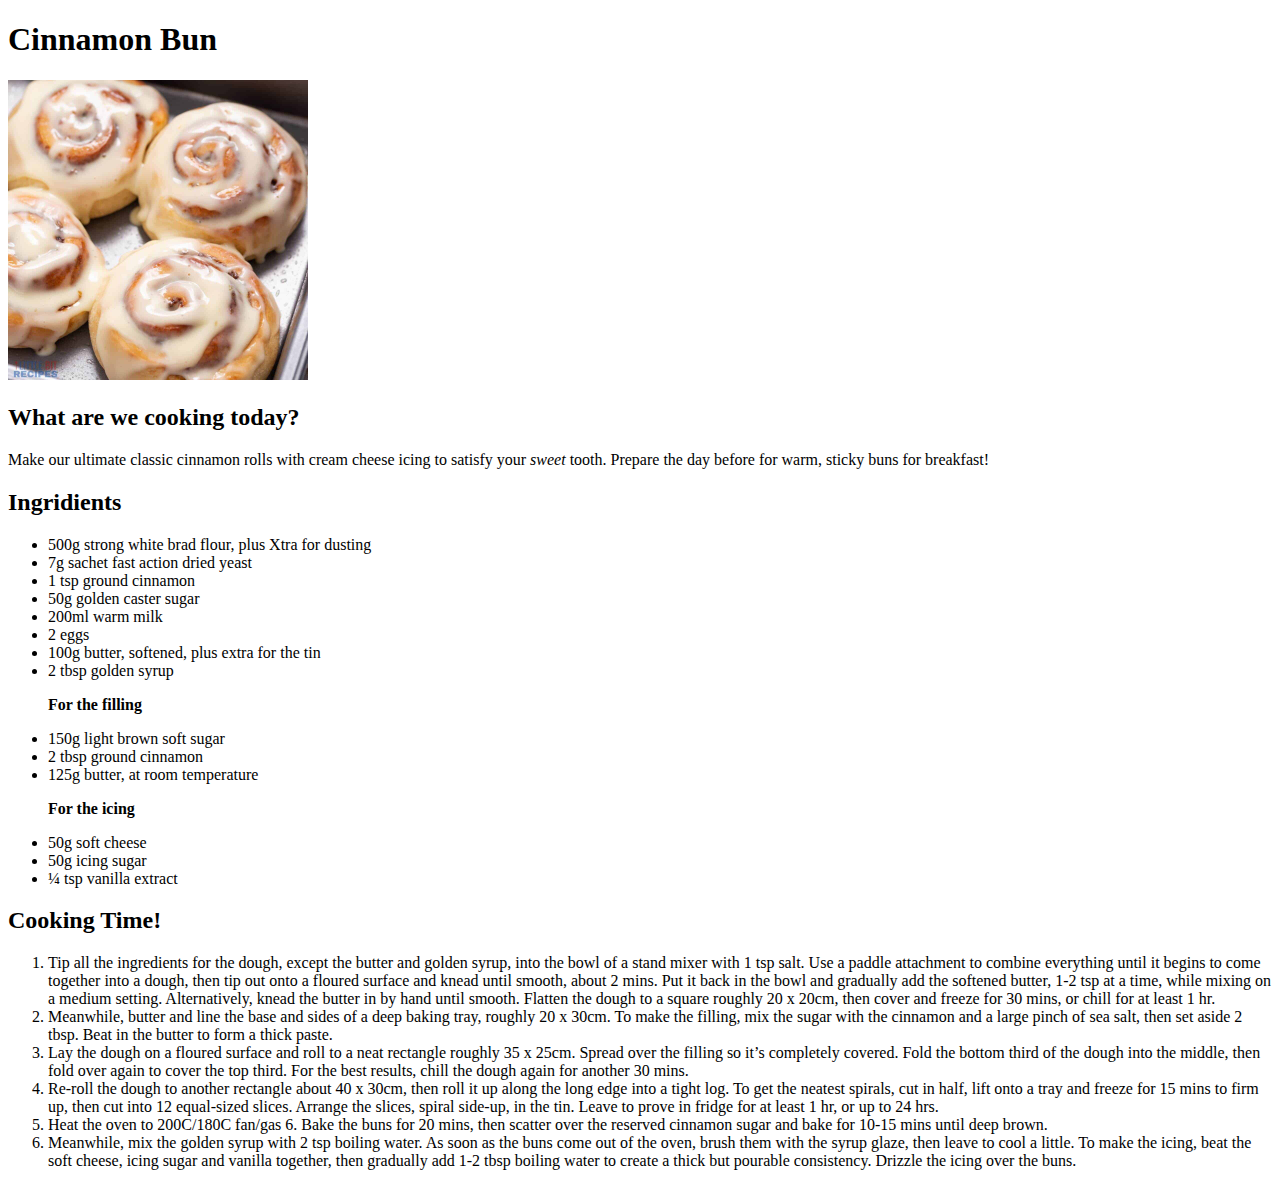
==== recipes/cinnabon.html @ 4d5186bd "Created Cinnamon recipe" ====
<!DOCTYPE html>
<html lang="en">
<head>
    <meta charset="UTF-8">
    <meta name="viewport" content="width=device-width, initial-scale=1.0">
    <title>Cinnabon Recipe</title>
</head>
<body>
    <h1>Cinnamon Bun</h1>
    <img src="../images/cinnamon.jpg" alt="Cinnamon delicious picture" height="300" width="300">
    <h2>What are we cooking today?</h2>
    <p>Make our ultimate classic cinnamon rolls with cream cheese icing to satisfy your <em>sweet</em> tooth. Prepare the day before for warm, sticky buns for breakfast!</p>
    <h2>Ingridients</h2>
    <ul>
        <li>500g strong white brad flour, plus Xtra for dusting</li>
        <li>7g sachet fast action dried yeast</li>
        <li>1 tsp ground cinnamon</li>
        <li>50g golden caster sugar</li>
        <li>200ml warm milk</li>
        <li>2 eggs</li>
        <li>100g butter, softened, plus extra for the tin</li>
        <li>2 tbsp golden syrup</li>
            <p><strong>For the filling</strong></p>
        <li>150g light brown soft sugar</li>
        <li>2 tbsp ground cinnamon</li>
        <li>125g butter, at room temperature</li>
            <p><strong>For the icing</strong></p>
        <li>50g soft cheese</li>
        <li>50g icing sugar</li>
        <li>¼ tsp vanilla extract</li>
    </ul>
    <h2>Cooking Time!</h2>
    <ol>
        <li>Tip all the ingredients for the dough, except the butter and golden syrup, into the bowl of a stand mixer with 1 tsp salt. Use a paddle attachment to combine everything until it begins to come together into a dough, then tip out onto a floured surface and knead until smooth, about 2 mins. Put it back in the bowl and gradually add the softened butter, 1-2 tsp at a time, while mixing on a medium setting. Alternatively, knead the butter in by hand until smooth. Flatten the dough to a square roughly 20 x 20cm, then cover and freeze for 30 mins, or chill for at least 1 hr.</li>
        <li>Meanwhile, butter and line the base and sides of a deep baking tray, roughly 20 x 30cm. To make the filling, mix the sugar with the cinnamon and a large pinch of sea salt, then set aside 2 tbsp. Beat in the butter to form a thick paste.</li>
        <li>Lay the dough on a floured surface and roll to a neat rectangle roughly 35 x 25cm. Spread over the filling so it’s completely covered. Fold the bottom third of the dough into the middle, then fold over again to cover the top third. For the best results, chill the dough again for another 30 mins.</li>
        <li>Re-roll the dough to another rectangle about 40 x 30cm, then roll it up along the long edge into a tight log. To get the neatest spirals, cut in half, lift onto a tray and freeze for 15 mins to firm up, then cut into 12 equal-sized slices. Arrange the slices, spiral side-up, in the tin. Leave to prove in fridge for at least 1 hr, or up to 24 hrs.</li>
        <li>Heat the oven to 200C/180C fan/gas 6. Bake the buns for 20 mins, then scatter over the reserved cinnamon sugar and bake for 10-15 mins until deep brown.</li>
        <li>Meanwhile, mix the golden syrup with 2 tsp boiling water. As soon as the buns come out of the oven, brush them with the syrup glaze, then leave to cool a little. To make the icing, beat the soft cheese, icing sugar and vanilla together, then gradually add 1-2 tbsp boiling water to create a thick but pourable consistency. Drizzle the icing over the buns.</li>
    </ol>
</body>
</html>
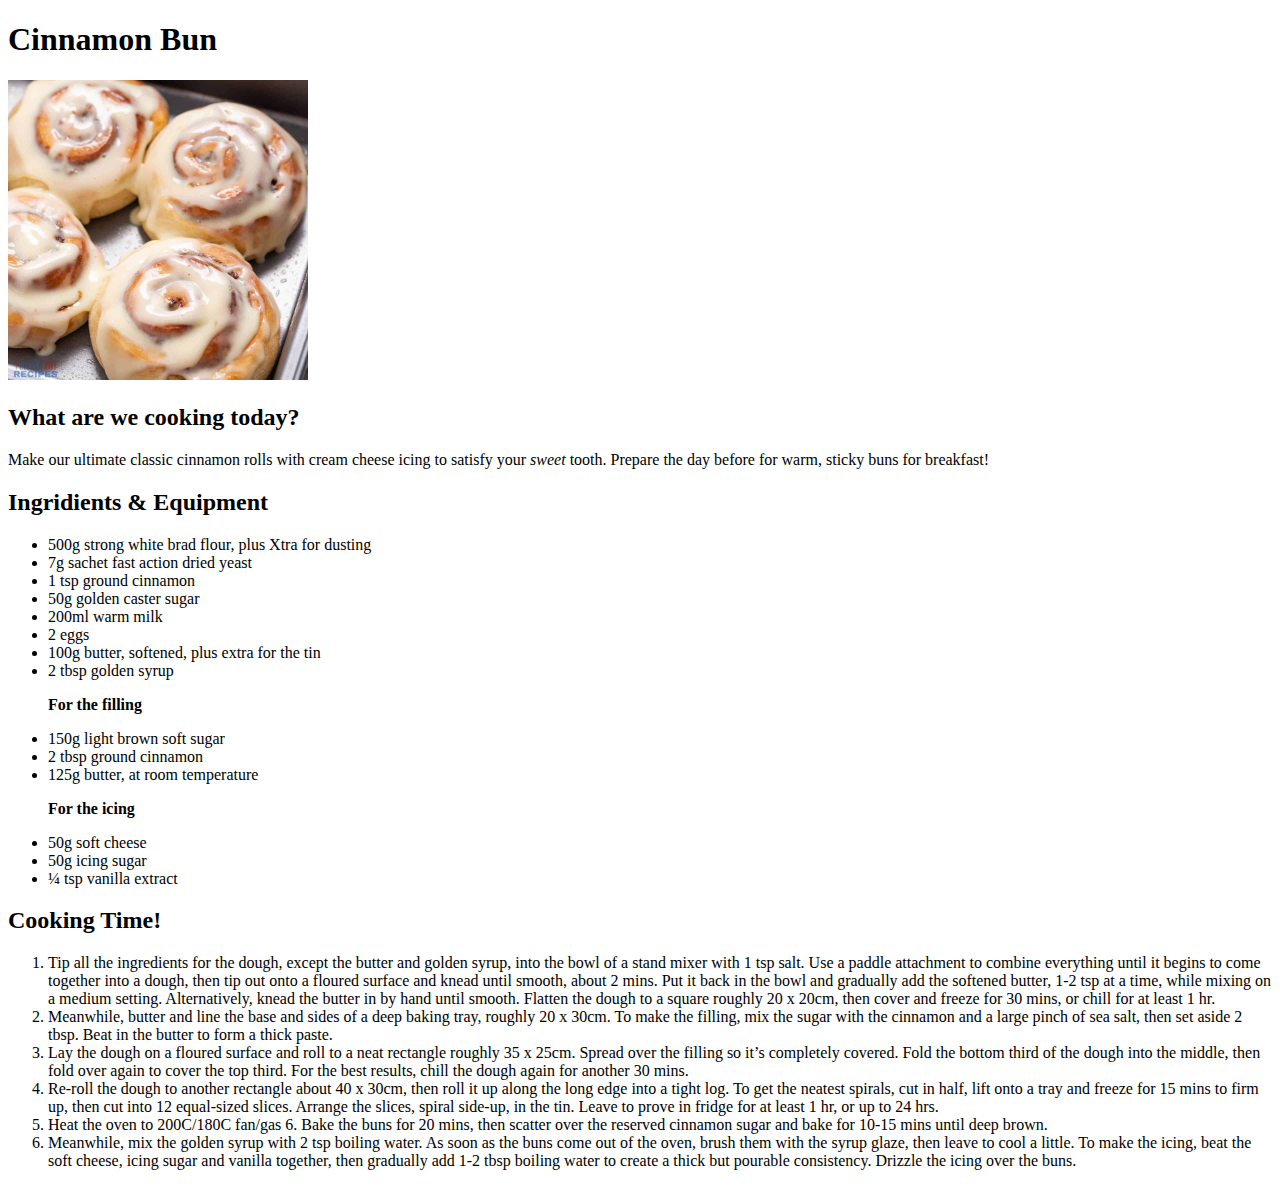
==== commit 5798f4a9: "Added layout for creamsicles" ====
--- a/recipes/cinnabon.html
+++ b/recipes/cinnabon.html
@@ -10,7 +10,7 @@
     <img src="../images/cinnamon.jpg" alt="Cinnamon delicious picture" height="300" width="300">
     <h2>What are we cooking today?</h2>
     <p>Make our ultimate classic cinnamon rolls with cream cheese icing to satisfy your <em>sweet</em> tooth. Prepare the day before for warm, sticky buns for breakfast!</p>
-    <h2>Ingridients</h2>
+    <h2>Ingridients & Equipment</h2>
     <ul>
         <li>500g strong white brad flour, plus Xtra for dusting</li>
         <li>7g sachet fast action dried yeast</li>
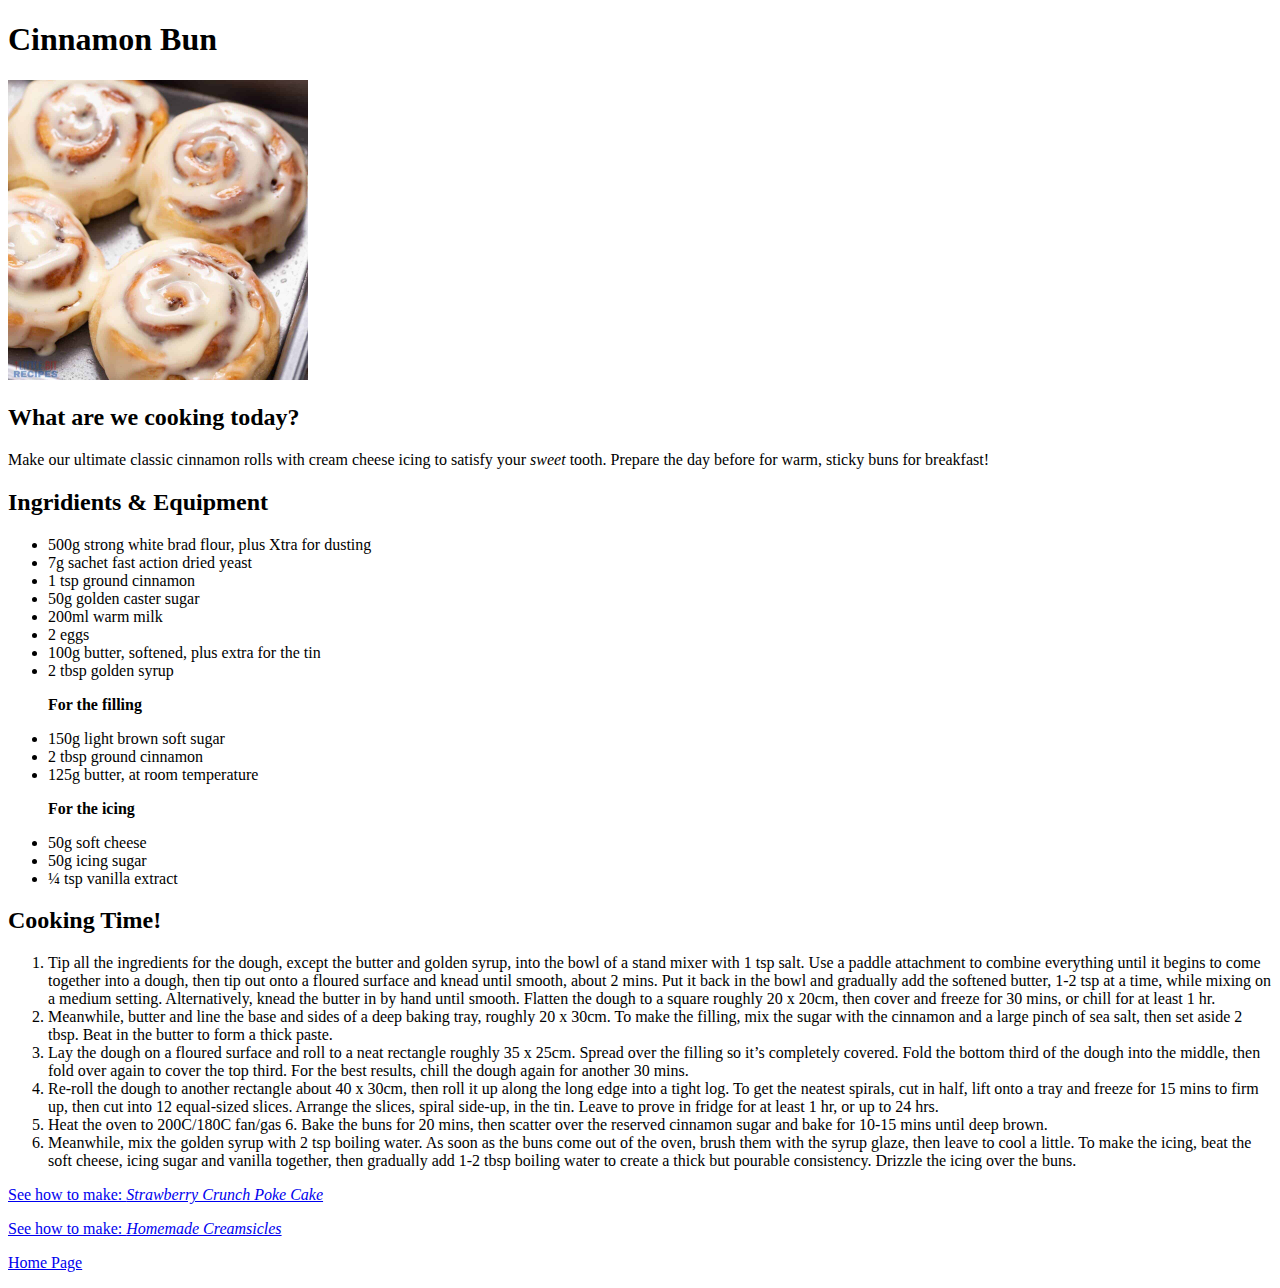
==== commit e29d9dac: "Added links on the recipes pages Spelling fixed" ====
--- a/recipes/cinnabon.html
+++ b/recipes/cinnabon.html
@@ -3,7 +3,7 @@
 <head>
     <meta charset="UTF-8">
     <meta name="viewport" content="width=device-width, initial-scale=1.0">
-    <title>Cinnabon Recipe</title>
+    <title>Cinnamon Buns</title>
 </head>
 <body>
     <h1>Cinnamon Bun</h1>
@@ -38,5 +38,8 @@
         <li>Heat the oven to 200C/180C fan/gas 6. Bake the buns for 20 mins, then scatter over the reserved cinnamon sugar and bake for 10-15 mins until deep brown.</li>
         <li>Meanwhile, mix the golden syrup with 2 tsp boiling water. As soon as the buns come out of the oven, brush them with the syrup glaze, then leave to cool a little. To make the icing, beat the soft cheese, icing sugar and vanilla together, then gradually add 1-2 tbsp boiling water to create a thick but pourable consistency. Drizzle the icing over the buns.</li>
     </ol>
+    <p></li><a href="Strwbrrycake.html">See how to make: <em>Strawberry Crunch Poke Cake</em></a></p>
+    <p></li><a href="creamsicles.html">See how to make: <em>Homemade Creamsicles</em></a></p>
+    <p><a href="../index.html">Home Page</a></p>
 </body>
 </html>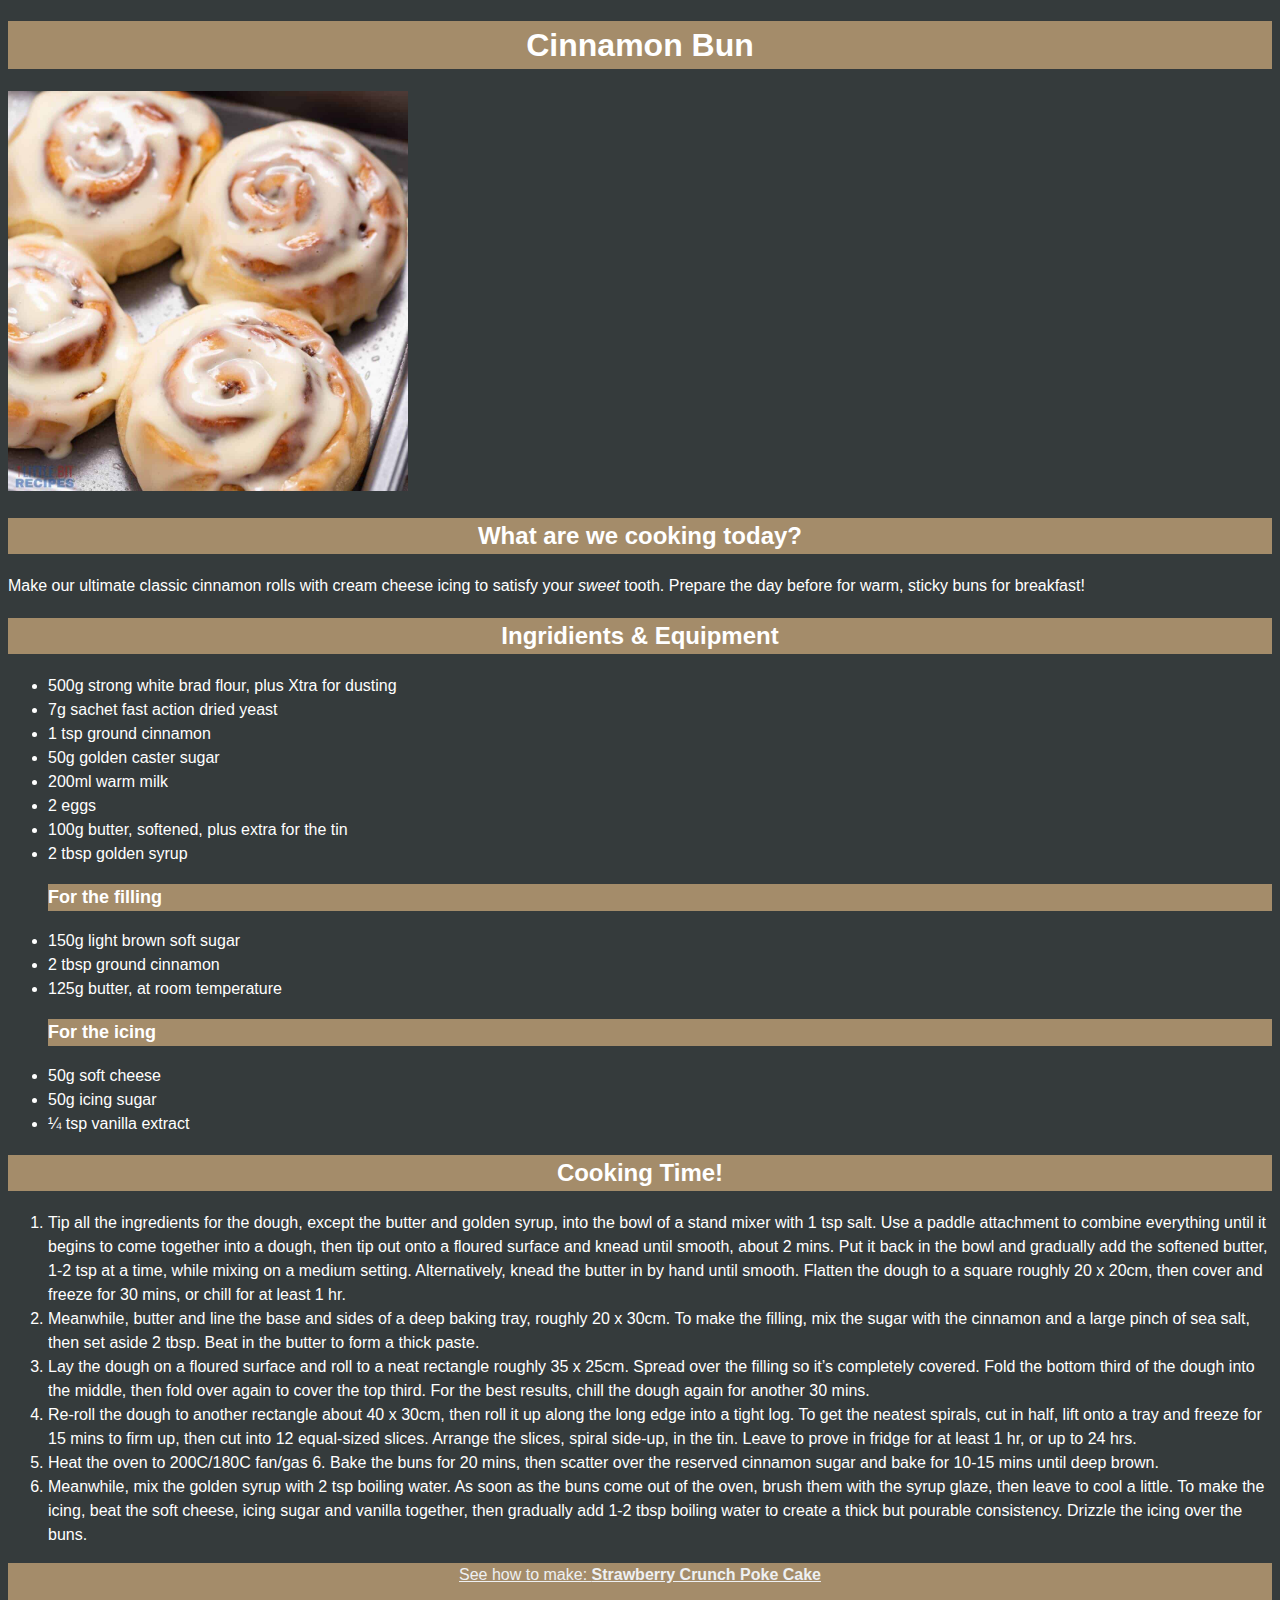
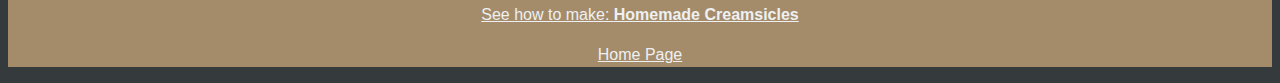
==== commit a27222b5: "Added raw css for all pages Other minor fixes" ====
--- a/recipes/cinnabon.html
+++ b/recipes/cinnabon.html
@@ -4,42 +4,52 @@
     <meta charset="UTF-8">
     <meta name="viewport" content="width=device-width, initial-scale=1.0">
     <title>Cinnamon Buns</title>
+    <link rel="stylesheet" href="./styles/cinnabon.css"/>
 </head>
 <body>
-    <h1>Cinnamon Bun</h1>
-    <img src="../images/cinnamon.jpg" alt="Cinnamon delicious picture" height="300" width="300">
-    <h2>What are we cooking today?</h2>
-    <p>Make our ultimate classic cinnamon rolls with cream cheese icing to satisfy your <em>sweet</em> tooth. Prepare the day before for warm, sticky buns for breakfast!</p>
-    <h2>Ingridients & Equipment</h2>
-    <ul>
-        <li>500g strong white brad flour, plus Xtra for dusting</li>
-        <li>7g sachet fast action dried yeast</li>
-        <li>1 tsp ground cinnamon</li>
-        <li>50g golden caster sugar</li>
-        <li>200ml warm milk</li>
-        <li>2 eggs</li>
-        <li>100g butter, softened, plus extra for the tin</li>
-        <li>2 tbsp golden syrup</li>
+    <div class="container" id="container">
+        <div class="recipe-head">
+        <h1>Cinnamon Bun</h1>
+        <img src="../images/cinnamon.jpg" alt="Cinnamon delicious picture">
+    </div>
+        <h2>What are we cooking today?</h2>
+            <p>Make our ultimate classic cinnamon rolls with cream cheese icing to satisfy your <em>sweet</em> tooth. Prepare the day before for warm, sticky buns for breakfast!</p>
+            <div class="process">
+            <h2>Ingridients & Equipment</h2>
+         <ul>
+            <li>500g strong white brad flour, plus Xtra for dusting</li>
+            <li>7g sachet fast action dried yeast</li>
+            <li>1 tsp ground cinnamon</li>
+            <li>50g golden caster sugar</li>
+            <li>200ml warm milk</li>
+            <li>2 eggs</li>
+            <li>100g butter, softened, plus extra for the tin</li>
+            <li>2 tbsp golden syrup</li>
             <p><strong>For the filling</strong></p>
-        <li>150g light brown soft sugar</li>
-        <li>2 tbsp ground cinnamon</li>
-        <li>125g butter, at room temperature</li>
+            <li>150g light brown soft sugar</li>
+            <li>2 tbsp ground cinnamon</li>
+            <li>125g butter, at room temperature</li>
             <p><strong>For the icing</strong></p>
-        <li>50g soft cheese</li>
-        <li>50g icing sugar</li>
-        <li>¼ tsp vanilla extract</li>
-    </ul>
+            <li>50g soft cheese</li>
+            <li>50g icing sugar</li>
+            <li>¼ tsp vanilla extract</li>
+        </ul>
     <h2>Cooking Time!</h2>
-    <ol>
-        <li>Tip all the ingredients for the dough, except the butter and golden syrup, into the bowl of a stand mixer with 1 tsp salt. Use a paddle attachment to combine everything until it begins to come together into a dough, then tip out onto a floured surface and knead until smooth, about 2 mins. Put it back in the bowl and gradually add the softened butter, 1-2 tsp at a time, while mixing on a medium setting. Alternatively, knead the butter in by hand until smooth. Flatten the dough to a square roughly 20 x 20cm, then cover and freeze for 30 mins, or chill for at least 1 hr.</li>
-        <li>Meanwhile, butter and line the base and sides of a deep baking tray, roughly 20 x 30cm. To make the filling, mix the sugar with the cinnamon and a large pinch of sea salt, then set aside 2 tbsp. Beat in the butter to form a thick paste.</li>
-        <li>Lay the dough on a floured surface and roll to a neat rectangle roughly 35 x 25cm. Spread over the filling so it’s completely covered. Fold the bottom third of the dough into the middle, then fold over again to cover the top third. For the best results, chill the dough again for another 30 mins.</li>
-        <li>Re-roll the dough to another rectangle about 40 x 30cm, then roll it up along the long edge into a tight log. To get the neatest spirals, cut in half, lift onto a tray and freeze for 15 mins to firm up, then cut into 12 equal-sized slices. Arrange the slices, spiral side-up, in the tin. Leave to prove in fridge for at least 1 hr, or up to 24 hrs.</li>
-        <li>Heat the oven to 200C/180C fan/gas 6. Bake the buns for 20 mins, then scatter over the reserved cinnamon sugar and bake for 10-15 mins until deep brown.</li>
-        <li>Meanwhile, mix the golden syrup with 2 tsp boiling water. As soon as the buns come out of the oven, brush them with the syrup glaze, then leave to cool a little. To make the icing, beat the soft cheese, icing sugar and vanilla together, then gradually add 1-2 tbsp boiling water to create a thick but pourable consistency. Drizzle the icing over the buns.</li>
-    </ol>
-    <p></li><a href="Strwbrrycake.html">See how to make: <em>Strawberry Crunch Poke Cake</em></a></p>
-    <p></li><a href="creamsicles.html">See how to make: <em>Homemade Creamsicles</em></a></p>
-    <p><a href="../index.html">Home Page</a></p>
+        <ol>
+            <li>Tip all the ingredients for the dough, except the butter and golden syrup, into the bowl of a stand mixer with 1 tsp salt. Use a paddle attachment to combine everything until it begins to come together into a dough, then tip out onto a floured surface and knead until smooth, about 2 mins. Put it back in the bowl and gradually add the softened butter, 1-2 tsp at a time, while mixing on a medium setting. Alternatively, knead the butter in by hand until smooth. Flatten the dough to a square roughly 20 x 20cm, then cover and freeze for 30 mins, or chill for at least 1 hr.</li>
+            <li>Meanwhile, butter and line the base and sides of a deep baking tray, roughly 20 x 30cm. To make the filling, mix the sugar with the cinnamon and a large pinch of sea salt, then set aside 2 tbsp. Beat in the butter to form a thick paste.</li>
+            <li>Lay the dough on a floured surface and roll to a neat rectangle roughly 35 x 25cm. Spread over the filling so it’s completely covered. Fold the bottom third of the dough into the middle, then fold over again to cover the top third. For the best results, chill the dough again for another 30 mins.</li>
+            <li>Re-roll the dough to another rectangle about 40 x 30cm, then roll it up along the long edge into a tight log. To get the neatest spirals, cut in half, lift onto a tray and freeze for 15 mins to firm up, then cut into 12 equal-sized slices. Arrange the slices, spiral side-up, in the tin. Leave to prove in fridge for at least 1 hr, or up to 24 hrs.</li>
+            <li>Heat the oven to 200C/180C fan/gas 6. Bake the buns for 20 mins, then scatter over the reserved cinnamon sugar and bake for 10-15 mins until deep brown.</li>
+            <li>Meanwhile, mix the golden syrup with 2 tsp boiling water. As soon as the buns come out of the oven, brush them with the syrup glaze, then leave to cool a little. To make the icing, beat the soft cheese, icing sugar and vanilla together, then gradually add 1-2 tbsp boiling water to create a thick but pourable consistency. Drizzle the icing over the buns.</li>
+        </div>
+        </ol>
+        <div class="links">
+                <p></li><a href="Strwbrrycake.html">See how to make: <strong>Strawberry Crunch Poke Cake</strong></a></p>
+                <p></li><a href="creamsicles.html">See how to make: <strong>Homemade Creamsicles</strong></a></p>
+                <p><a href="../index.html">Home Page</a></p>
+
+        </div>
+</div>
 </body>
 </html>--- a/recipes/styles/cinnabon.css
+++ b/recipes/styles/cinnabon.css
@@ -0,0 +1,32 @@
+body {
+    line-height: 1.5;
+    font-family: Arial, Helvetica, sans-serif;
+    background-color: #353B3C;
+    color:white
+}
+
+h1,
+h2 {
+    text-align: center;
+    background-color: #a48c6a;
+}
+
+img {
+    height: 400px;
+    width: auto;
+}
+
+a {
+    color: #EEF0F2;
+    text-align: center;
+}
+
+.links {
+    text-align: center;
+    background-color: #a48c6a;
+}
+
+.process p {
+    font-size: large;
+    background-color: #a48c6a;
+}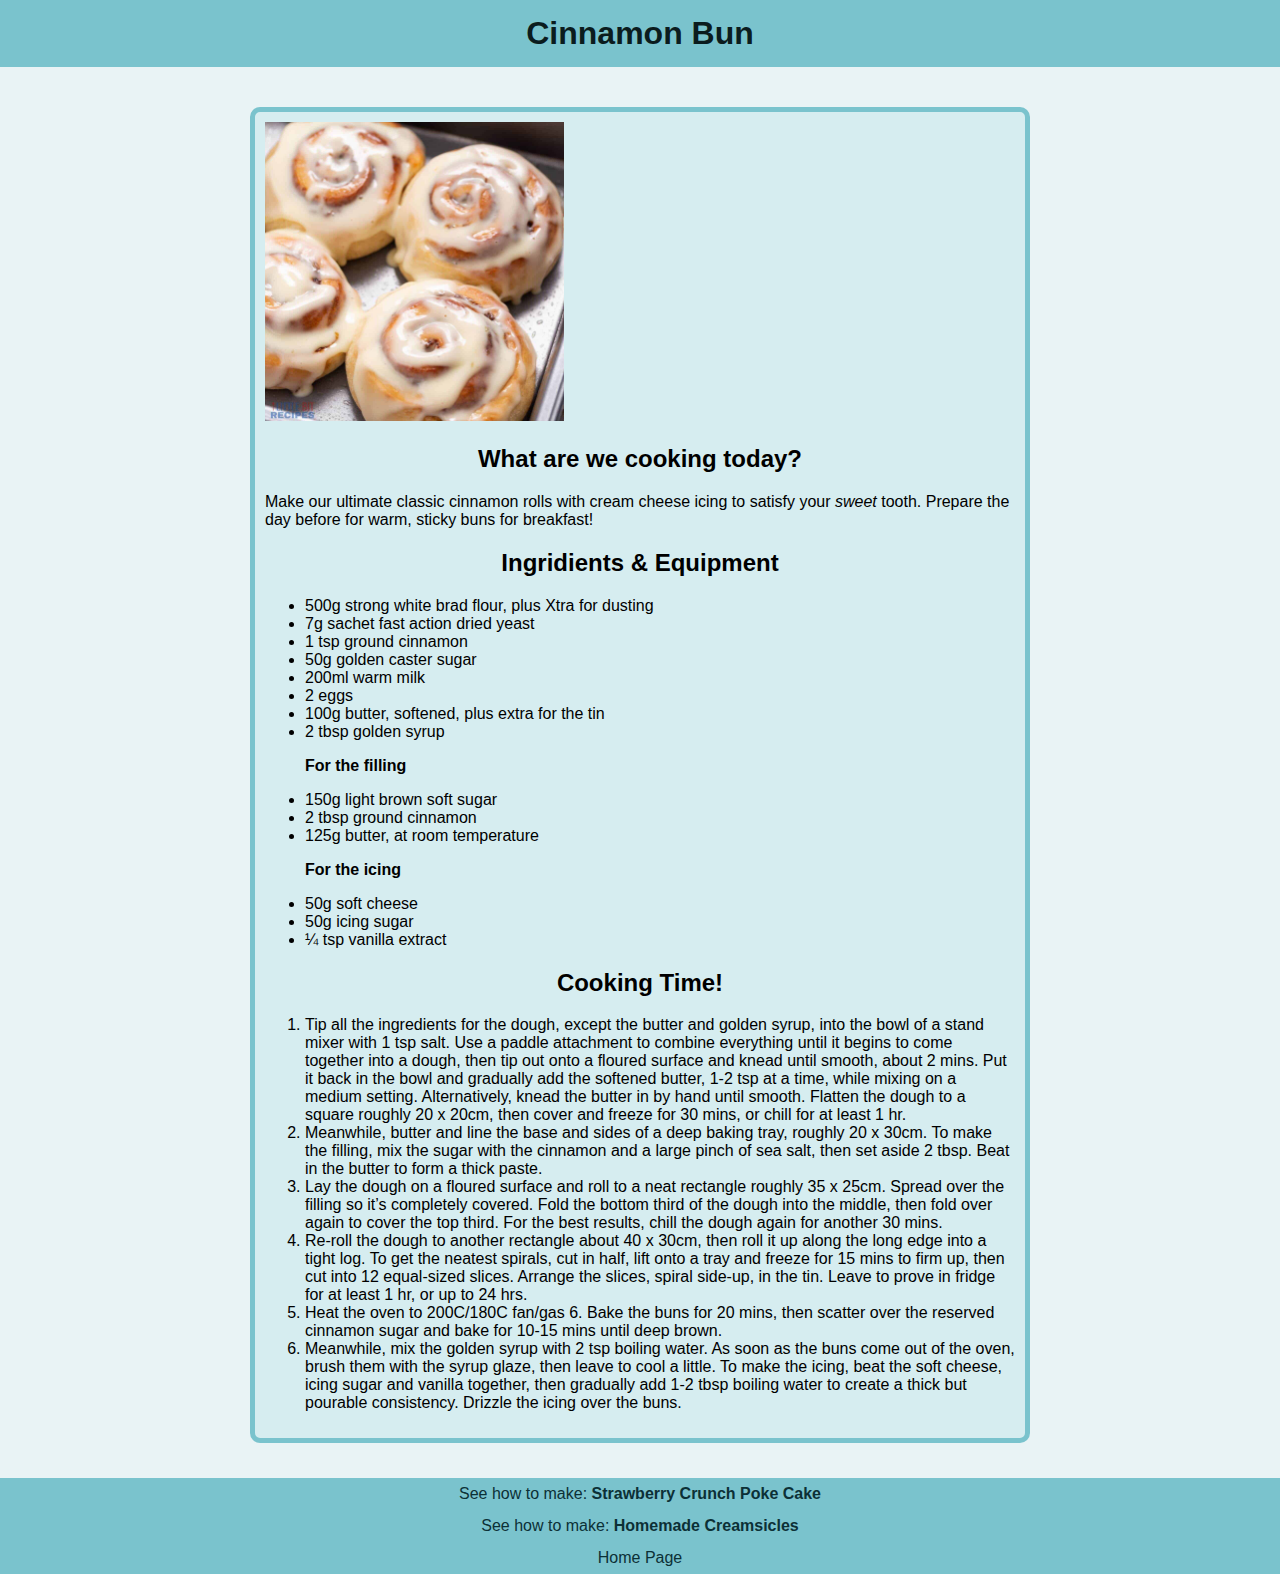
==== commit 91f0536e: "Fixed push" ====
--- a/recipes/cinnabon.html
+++ b/recipes/cinnabon.html
@@ -4,52 +4,47 @@
     <meta charset="UTF-8">
     <meta name="viewport" content="width=device-width, initial-scale=1.0">
     <title>Cinnamon Buns</title>
-    <link rel="stylesheet" href="./styles/cinnabon.css"/>
+    <link rel="stylesheet" href="./styles/style.css"/>
 </head>
 <body>
-    <div class="container" id="container">
-        <div class="recipe-head">
-        <h1>Cinnamon Bun</h1>
-        <img src="../images/cinnamon.jpg" alt="Cinnamon delicious picture">
-    </div>
-        <h2>What are we cooking today?</h2>
+        <h1 class="recipe-head">Cinnamon Bun</h1>
+        <div class="card-recipe">
+            <img src="../images/cinnamon.jpg" alt="Cinnamon delicious picture">
+            <h2>What are we cooking today?</h2>
             <p>Make our ultimate classic cinnamon rolls with cream cheese icing to satisfy your <em>sweet</em> tooth. Prepare the day before for warm, sticky buns for breakfast!</p>
-            <div class="process">
             <h2>Ingridients & Equipment</h2>
-         <ul>
-            <li>500g strong white brad flour, plus Xtra for dusting</li>
-            <li>7g sachet fast action dried yeast</li>
-            <li>1 tsp ground cinnamon</li>
-            <li>50g golden caster sugar</li>
-            <li>200ml warm milk</li>
-            <li>2 eggs</li>
-            <li>100g butter, softened, plus extra for the tin</li>
-            <li>2 tbsp golden syrup</li>
-            <p><strong>For the filling</strong></p>
-            <li>150g light brown soft sugar</li>
-            <li>2 tbsp ground cinnamon</li>
-            <li>125g butter, at room temperature</li>
-            <p><strong>For the icing</strong></p>
-            <li>50g soft cheese</li>
-            <li>50g icing sugar</li>
-            <li>¼ tsp vanilla extract</li>
-        </ul>
-    <h2>Cooking Time!</h2>
-        <ol>
-            <li>Tip all the ingredients for the dough, except the butter and golden syrup, into the bowl of a stand mixer with 1 tsp salt. Use a paddle attachment to combine everything until it begins to come together into a dough, then tip out onto a floured surface and knead until smooth, about 2 mins. Put it back in the bowl and gradually add the softened butter, 1-2 tsp at a time, while mixing on a medium setting. Alternatively, knead the butter in by hand until smooth. Flatten the dough to a square roughly 20 x 20cm, then cover and freeze for 30 mins, or chill for at least 1 hr.</li>
-            <li>Meanwhile, butter and line the base and sides of a deep baking tray, roughly 20 x 30cm. To make the filling, mix the sugar with the cinnamon and a large pinch of sea salt, then set aside 2 tbsp. Beat in the butter to form a thick paste.</li>
-            <li>Lay the dough on a floured surface and roll to a neat rectangle roughly 35 x 25cm. Spread over the filling so it’s completely covered. Fold the bottom third of the dough into the middle, then fold over again to cover the top third. For the best results, chill the dough again for another 30 mins.</li>
-            <li>Re-roll the dough to another rectangle about 40 x 30cm, then roll it up along the long edge into a tight log. To get the neatest spirals, cut in half, lift onto a tray and freeze for 15 mins to firm up, then cut into 12 equal-sized slices. Arrange the slices, spiral side-up, in the tin. Leave to prove in fridge for at least 1 hr, or up to 24 hrs.</li>
-            <li>Heat the oven to 200C/180C fan/gas 6. Bake the buns for 20 mins, then scatter over the reserved cinnamon sugar and bake for 10-15 mins until deep brown.</li>
-            <li>Meanwhile, mix the golden syrup with 2 tsp boiling water. As soon as the buns come out of the oven, brush them with the syrup glaze, then leave to cool a little. To make the icing, beat the soft cheese, icing sugar and vanilla together, then gradually add 1-2 tbsp boiling water to create a thick but pourable consistency. Drizzle the icing over the buns.</li>
+            <ul>
+                <li>500g strong white brad flour, plus Xtra for dusting</li>
+                <li>7g sachet fast action dried yeast</li>
+                <li>1 tsp ground cinnamon</li>
+                <li>50g golden caster sugar</li>
+                <li>200ml warm milk</li>
+                <li>2 eggs</li>
+                <li>100g butter, softened, plus extra for the tin</li>
+                <li>2 tbsp golden syrup</li>
+                <p><strong>For the filling</strong></p>
+                <li>150g light brown soft sugar</li>
+                <li>2 tbsp ground cinnamon</li>
+                <li>125g butter, at room temperature</li>
+                <p><strong>For the icing</strong></p>
+                <li>50g soft cheese</li>
+                <li>50g icing sugar</li>
+                <li>¼ tsp vanilla extract</li>
+            </ul>
+        <h2>Cooking Time!</h2>
+            <ol>
+                <li>Tip all the ingredients for the dough, except the butter and golden syrup, into the bowl of a stand mixer with 1 tsp salt. Use a paddle attachment to combine everything until it begins to come together into a dough, then tip out onto a floured surface and knead until smooth, about 2 mins. Put it back in the bowl and gradually add the softened butter, 1-2 tsp at a time, while mixing on a medium setting. Alternatively, knead the butter in by hand until smooth. Flatten the dough to a square roughly 20 x 20cm, then cover and freeze for 30 mins, or chill for at least 1 hr.</li>
+                <li>Meanwhile, butter and line the base and sides of a deep baking tray, roughly 20 x 30cm. To make the filling, mix the sugar with the cinnamon and a large pinch of sea salt, then set aside 2 tbsp. Beat in the butter to form a thick paste.</li>
+                <li>Lay the dough on a floured surface and roll to a neat rectangle roughly 35 x 25cm. Spread over the filling so it’s completely covered. Fold the bottom third of the dough into the middle, then fold over again to cover the top third. For the best results, chill the dough again for another 30 mins.</li>
+                <li>Re-roll the dough to another rectangle about 40 x 30cm, then roll it up along the long edge into a tight log. To get the neatest spirals, cut in half, lift onto a tray and freeze for 15 mins to firm up, then cut into 12 equal-sized slices. Arrange the slices, spiral side-up, in the tin. Leave to prove in fridge for at least 1 hr, or up to 24 hrs.</li>
+                <li>Heat the oven to 200C/180C fan/gas 6. Bake the buns for 20 mins, then scatter over the reserved cinnamon sugar and bake for 10-15 mins until deep brown.</li>
+                <li>Meanwhile, mix the golden syrup with 2 tsp boiling water. As soon as the buns come out of the oven, brush them with the syrup glaze, then leave to cool a little. To make the icing, beat the soft cheese, icing sugar and vanilla together, then gradually add 1-2 tbsp boiling water to create a thick but pourable consistency. Drizzle the icing over the buns.</li>
+            </ol>
         </div>
-        </ol>
-        <div class="links">
+            <div class="end-links">
                 <p></li><a href="Strwbrrycake.html">See how to make: <strong>Strawberry Crunch Poke Cake</strong></a></p>
                 <p></li><a href="creamsicles.html">See how to make: <strong>Homemade Creamsicles</strong></a></p>
                 <p><a href="../index.html">Home Page</a></p>
-
-        </div>
-</div>
+            </div>   
 </body>
 </html>--- a/recipes/styles/style.css
+++ b/recipes/styles/style.css
@@ -0,0 +1,53 @@
+body {
+    font-family: Arial, Helvetica, sans-serif;
+    background-color: #e9f3f5;
+    margin: 0px;
+}
+
+.card-recipe {
+    color:#000000;
+    padding: 10px;
+    margin: 0px 250px;
+    border: solid 5px #7AC3CD;
+    border-radius: 10px;
+    background-color: #D6EDF0;
+}
+
+.recipe-head {
+    text-align: center;
+    background-color: #7AC3CD ;
+    color: #0B1C1E;
+    padding: 15px 0px;
+    margin-top: 0px;
+    margin-bottom: 40px;
+}
+
+img {
+    height: 299px;
+    width: auto;
+}
+
+h2 {
+    text-align: center;
+}
+
+.end-links p {
+    text-align: center;
+    background-color: #7AC3CD;
+    margin: 0px;
+    padding: 7px;
+}
+
+.end-links {
+    margin-top: 35px;
+}
+
+.end-links a {
+    text-decoration: none;
+    color: #0c3036;
+}
+
+.end-links a:hover {
+    text-decoration: none;
+    color: #498691;
+}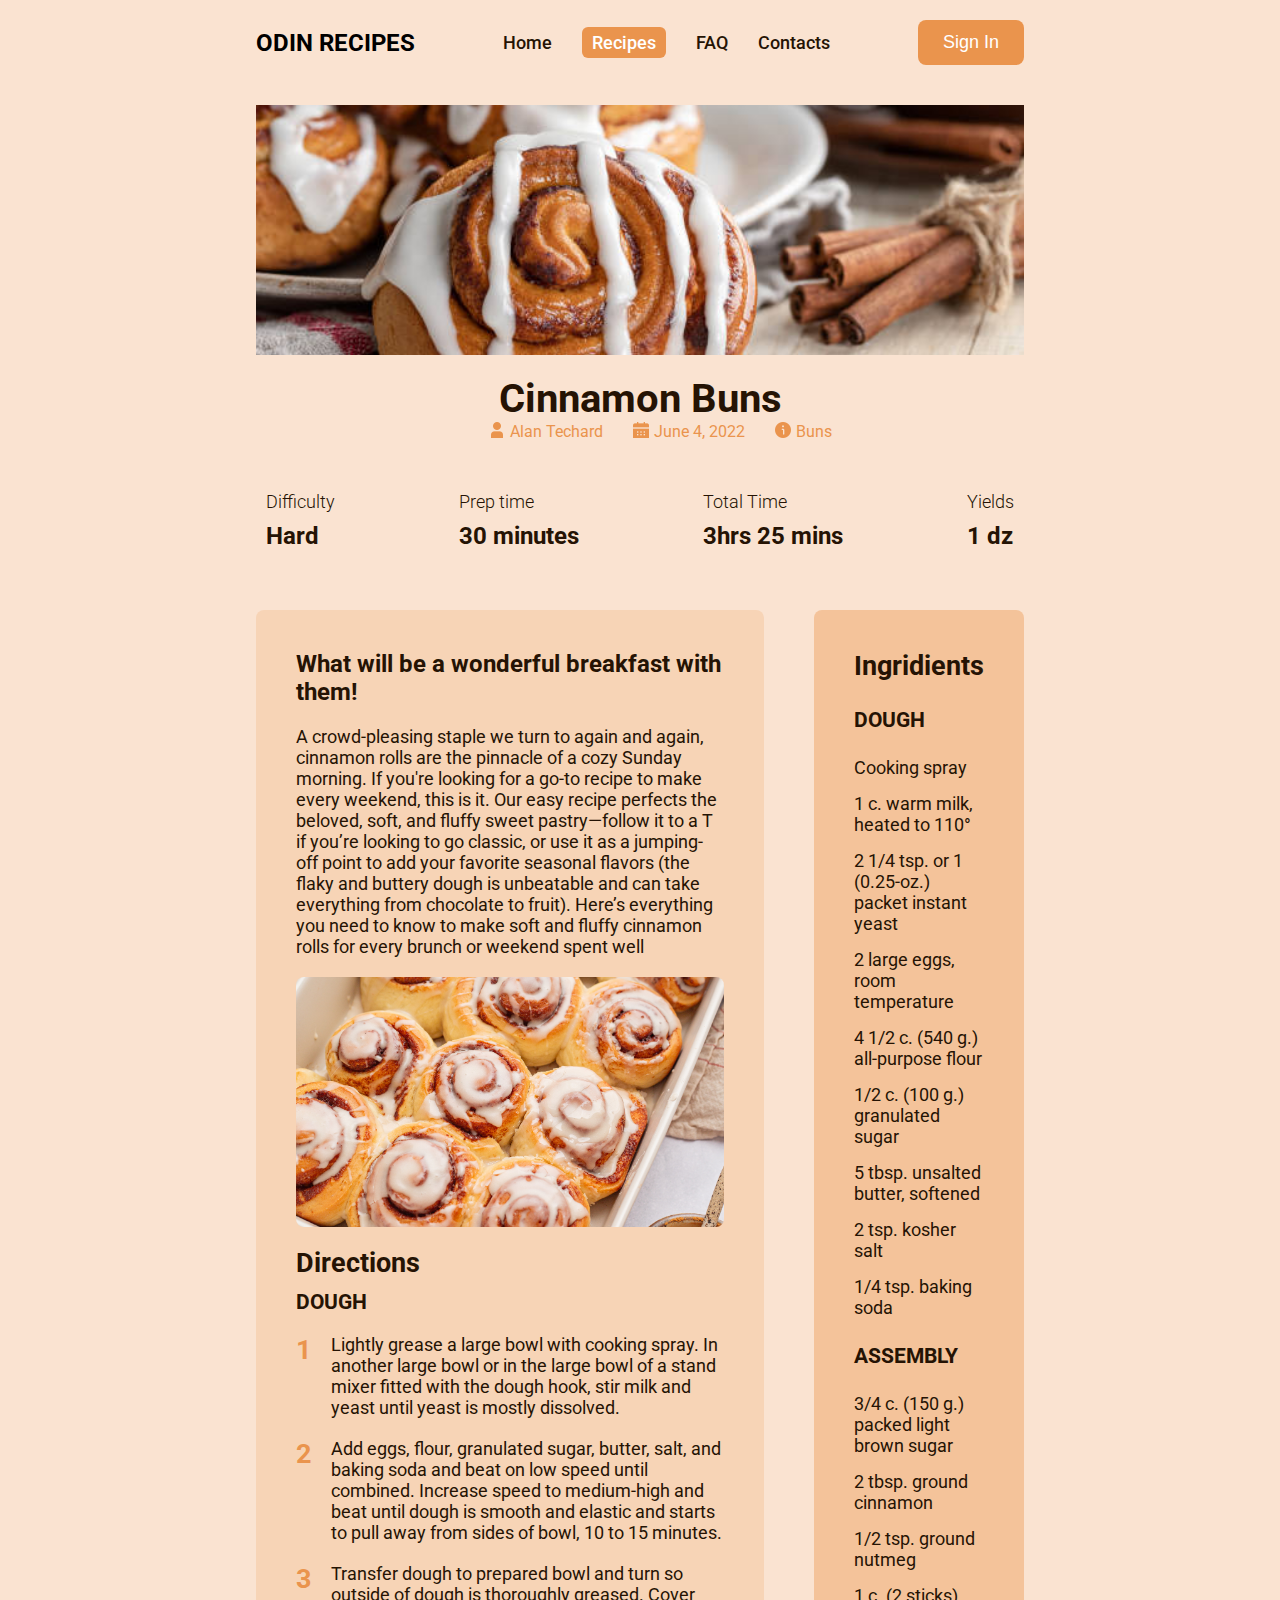
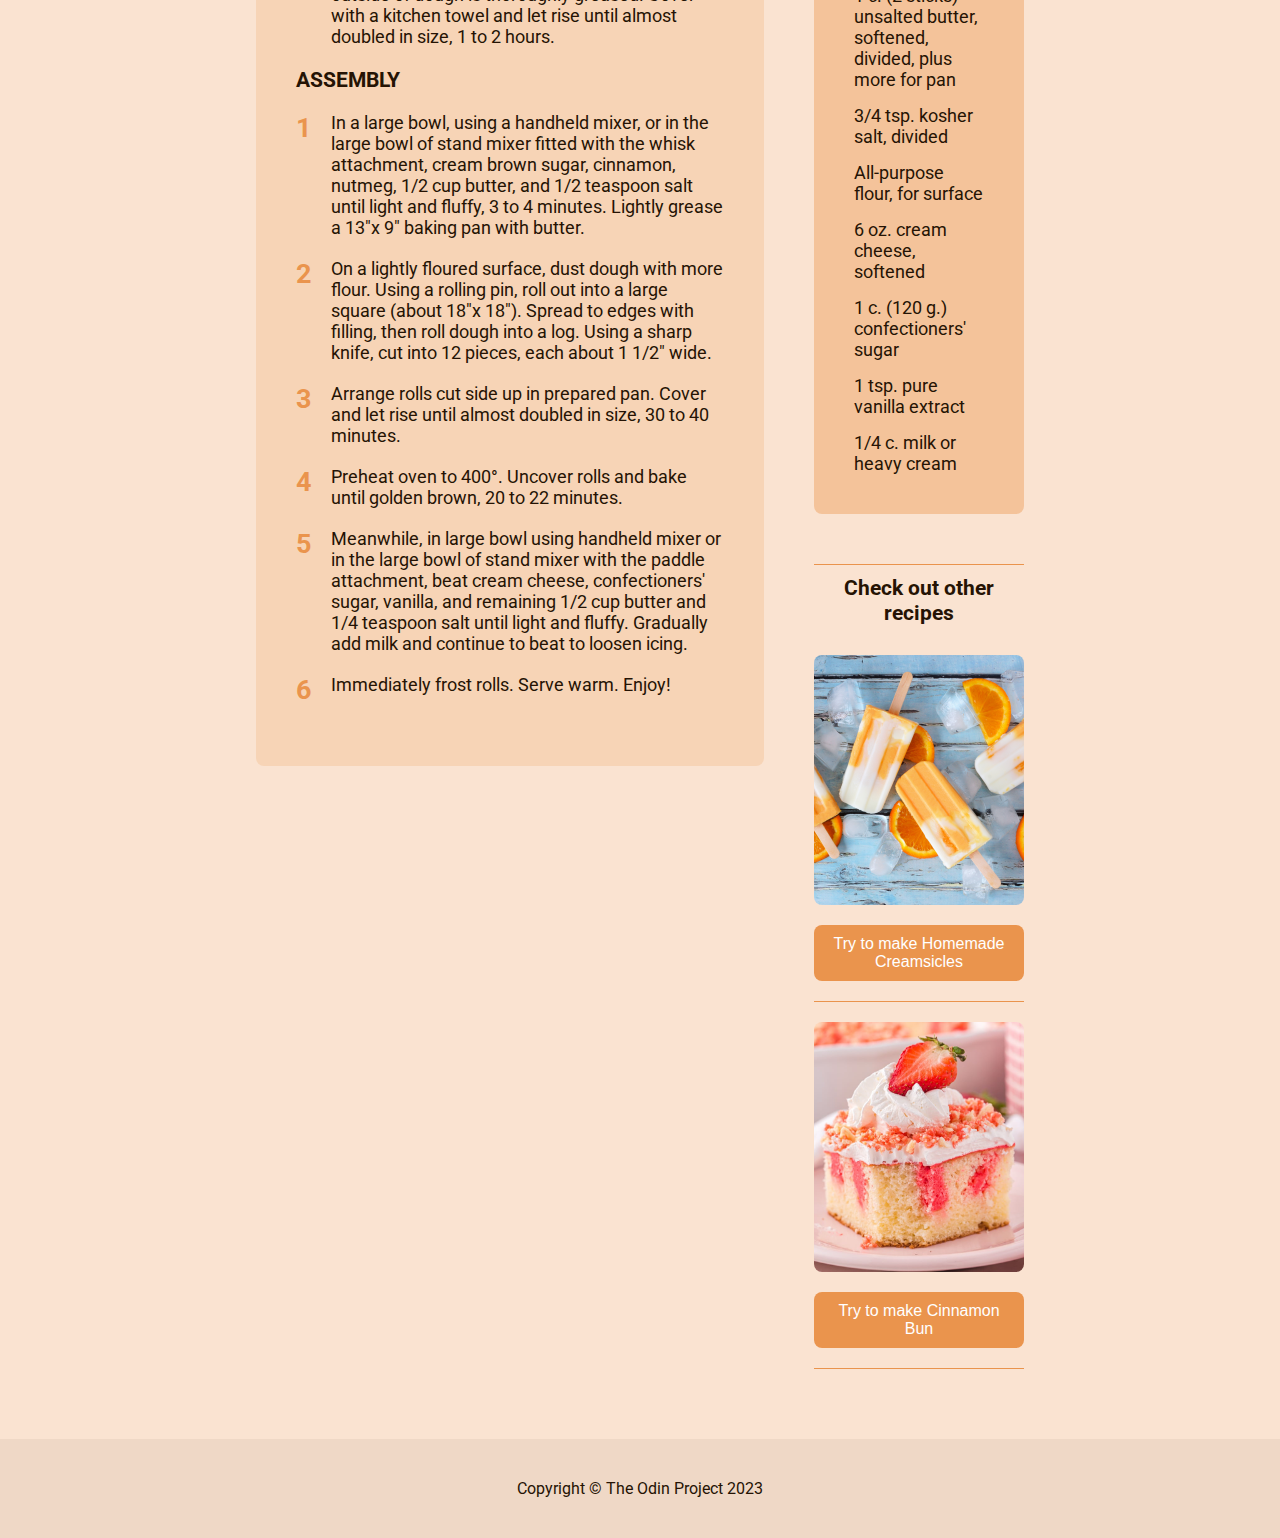
==== commit f2d28e44: "Reworked cinnamon and strawbery pages" ====
--- a/recipes/cinnabon.html
+++ b/recipes/cinnabon.html
@@ -3,48 +3,160 @@
 <head>
     <meta charset="UTF-8">
     <meta name="viewport" content="width=device-width, initial-scale=1.0">
-    <title>Cinnamon Buns</title>
+    <title>Cinnamon Rolls</title>
     <link rel="stylesheet" href="./styles/style.css"/>
 </head>
 <body>
-        <h1 class="recipe-head">Cinnamon Bun</h1>
-        <div class="card-recipe">
-            <img src="../images/cinnamon.jpg" alt="Cinnamon delicious picture">
-            <h2>What are we cooking today?</h2>
-            <p>Make our ultimate classic cinnamon rolls with cream cheese icing to satisfy your <em>sweet</em> tooth. Prepare the day before for warm, sticky buns for breakfast!</p>
-            <h2>Ingridients & Equipment</h2>
-            <ul>
-                <li>500g strong white brad flour, plus Xtra for dusting</li>
-                <li>7g sachet fast action dried yeast</li>
-                <li>1 tsp ground cinnamon</li>
-                <li>50g golden caster sugar</li>
-                <li>200ml warm milk</li>
-                <li>2 eggs</li>
-                <li>100g butter, softened, plus extra for the tin</li>
-                <li>2 tbsp golden syrup</li>
-                <p><strong>For the filling</strong></p>
-                <li>150g light brown soft sugar</li>
-                <li>2 tbsp ground cinnamon</li>
-                <li>125g butter, at room temperature</li>
-                <p><strong>For the icing</strong></p>
-                <li>50g soft cheese</li>
-                <li>50g icing sugar</li>
-                <li>¼ tsp vanilla extract</li>
+    <div class="header padding">
+        <h4>ODIN RECIPES</h4>
+        <ul class="header-links">
+            <li><a href="../index.html">Home</a></li>
+            <li><a class="orange-pad" href="#">Recipes</a></li>
+            <li><a href="#">FAQ</a></li>
+            <li><a href="#">Contacts</a></li>
+        </ul>
+        <button class="header-button">Sign In</button>
+    </div>
+
+    <div class="hero-container padding">
+        <img src="../images/cinnamonrow-alt.jpg" alt="COVER IMAGE">
+        <div class="hero-title">
+            <h1>Cinnamon Buns</h1>
+            <ul class="hero-info">
+                <li><img src="../images/icons/profile.png" alt="icon"><a href="#">Alan Techard</a></li>
+                <li><img src="../images/icons/date.png" alt="icon"><a href="#" >June 4, 2022</a></li>
+                <li><img src="../images/icons/info.png" alt="icon"><a href="#">Buns</a></li>
             </ul>
-        <h2>Cooking Time!</h2>
-            <ol>
-                <li>Tip all the ingredients for the dough, except the butter and golden syrup, into the bowl of a stand mixer with 1 tsp salt. Use a paddle attachment to combine everything until it begins to come together into a dough, then tip out onto a floured surface and knead until smooth, about 2 mins. Put it back in the bowl and gradually add the softened butter, 1-2 tsp at a time, while mixing on a medium setting. Alternatively, knead the butter in by hand until smooth. Flatten the dough to a square roughly 20 x 20cm, then cover and freeze for 30 mins, or chill for at least 1 hr.</li>
-                <li>Meanwhile, butter and line the base and sides of a deep baking tray, roughly 20 x 30cm. To make the filling, mix the sugar with the cinnamon and a large pinch of sea salt, then set aside 2 tbsp. Beat in the butter to form a thick paste.</li>
-                <li>Lay the dough on a floured surface and roll to a neat rectangle roughly 35 x 25cm. Spread over the filling so it’s completely covered. Fold the bottom third of the dough into the middle, then fold over again to cover the top third. For the best results, chill the dough again for another 30 mins.</li>
-                <li>Re-roll the dough to another rectangle about 40 x 30cm, then roll it up along the long edge into a tight log. To get the neatest spirals, cut in half, lift onto a tray and freeze for 15 mins to firm up, then cut into 12 equal-sized slices. Arrange the slices, spiral side-up, in the tin. Leave to prove in fridge for at least 1 hr, or up to 24 hrs.</li>
-                <li>Heat the oven to 200C/180C fan/gas 6. Bake the buns for 20 mins, then scatter over the reserved cinnamon sugar and bake for 10-15 mins until deep brown.</li>
-                <li>Meanwhile, mix the golden syrup with 2 tsp boiling water. As soon as the buns come out of the oven, brush them with the syrup glaze, then leave to cool a little. To make the icing, beat the soft cheese, icing sugar and vanilla together, then gradually add 1-2 tbsp boiling water to create a thick but pourable consistency. Drizzle the icing over the buns.</li>
-            </ol>
         </div>
-            <div class="end-links">
-                <p></li><a href="Strwbrrycake.html">See how to make: <strong>Strawberry Crunch Poke Cake</strong></a></p>
-                <p></li><a href="creamsicles.html">See how to make: <strong>Homemade Creamsicles</strong></a></p>
-                <p><a href="../index.html">Home Page</a></p>
-            </div>   
+        <div class="hero-overview">
+            <div class="hero-cards">
+                <p>Difficulty</p>
+                <h4>Hard</h4>
+            </div>
+            <div class="hero-cards">
+                <p>Prep time</p>
+                <h4>30 minutes</h4>
+            </div>
+            <div class="hero-cards">
+                <p>Total Time</p>
+                <h4>3hrs 25 mins</h4>
+            </div>
+            <div class="hero-cards">
+                <p>Yields</p>
+                <h4>1 dz</h4>
+            </div>
+        </div>
+    </div>
+
+    <div class="common-container padding">
+        <div class="left-side">
+            <div class="description">
+                <h2>What will be a wonderful breakfast with them!</h2>
+                <p>A crowd-pleasing staple we turn to again and again, cinnamon rolls are the pinnacle of a cozy Sunday morning. If you're looking for a go-to recipe to make every weekend, this is it. Our easy recipe perfects the beloved, soft, and fluffy sweet pastry—follow it to a T if you’re looking to go classic, or use it as a jumping-off point to add your favorite seasonal flavors (the flaky and buttery dough is unbeatable and can take everything from chocolate to fruit). Here’s everything you need to know to make soft and fluffy cinnamon rolls for every brunch or weekend spent well</p>
+                <img src="../images/cinnamonrow.jpg" alt="IMAGE">
+            </div>
+            <div class="instructions">
+                <h2>Directions</h2>
+                <h3>DOUGH</h3>
+                <div class="steps">
+                    <h2>1</h2>
+                    <p>Lightly grease a large bowl with cooking spray. In another large bowl or in the large bowl of a stand mixer fitted with the dough hook, stir milk and yeast until yeast is mostly dissolved. </p>
+                </div>
+                <div class="steps">
+                    <h2>2</h2>
+                    <p>Add eggs, flour, granulated sugar, butter, salt, and baking soda and beat on low speed until combined. Increase speed to medium-high and beat until dough is smooth and elastic and starts to pull away from sides of bowl, 10 to 15 minutes. </p>
+                </div>
+                <div class="steps">
+                    <h2>3</h2>
+                    <p>Transfer dough to prepared bowl and turn so outside of dough is thoroughly greased. Cover with a kitchen towel and let rise until almost doubled in size, 1 to 2 hours.</p>
+                </div>
+                <h3>ASSEMBLY</h3>
+                <div class="steps">
+                    <h2>1</h2>
+                    <p>In a large bowl, using a handheld mixer, or in the large bowl of stand mixer fitted with the whisk attachment, cream brown sugar, cinnamon, nutmeg, 1/2 cup butter, and 1/2 teaspoon salt until light and fluffy, 3 to 4 minutes. Lightly grease a 13"x 9" baking pan with butter.
+                    </p>
+                </div>
+                <div class="steps">
+                    <h2>2</h2>
+                    <p>On a lightly floured surface, dust dough with more flour. Using a rolling pin, roll out into a large square (about 18"x 18"). Spread to edges with filling, then roll dough into a log. Using a sharp knife, cut into 12 pieces, each about 1 1/2" wide.</p>
+                </div>
+                <div class="steps">
+                    <h2>3</h2>
+                    <p>Arrange rolls cut side up in prepared pan. Cover and let rise until almost doubled in size, 30 to 40 minutes.</p>
+                </div>
+                <div class="steps">
+                    <h2>4</h2>
+                    <p>Preheat oven to 400°. Uncover rolls and bake until golden brown, 20 to 22 minutes.</p>
+                </div>
+                <div class="steps">
+                    <h2>5</h2>
+                    <p>Meanwhile, in large bowl using handheld mixer or in the large bowl of stand mixer with the paddle attachment, beat cream cheese, confectioners' sugar, vanilla, and remaining 1/2 cup butter and 1/4 teaspoon salt until light and fluffy. Gradually add milk and continue to beat to loosen icing.</p>
+                </div>
+                <div class="steps">
+                    <h2>6</h2>
+                    <p>Immediately frost rolls. Serve warm. Enjoy!</p>
+                </div>
+            </div>
+        </div>
+        <div class="right-side">
+            <div class="ingridients">
+                <h2>Ingridients</h2>
+                <h3>DOUGH</h3>
+                <p>Cooking spray
+                </p>
+                <p>1 c. warm milk, heated to 110°
+                </p>
+                <p>2 1/4 tsp. or 1 (0.25-oz.) packet instant yeast
+                </p>
+                <p>2 large eggs, room temperature
+                </p>
+                <p>4 1/2 c. (540 g.) all-purpose flour
+                </p>
+                <p>1/2 c. (100 g.) granulated sugar
+                </p>
+                <p>5 tbsp. unsalted butter, softened
+                </p>
+                <p>2 tsp. kosher salt
+                </p>
+                <p>1/4 tsp. baking soda
+                </p>
+                <h3>ASSEMBLY</h3>
+                <p>3/4 c. (150 g.) packed light brown sugar
+                </p>
+                <p>2 tbsp. ground cinnamon
+                </p>
+                <p>1/2 tsp. ground nutmeg
+                </p>
+                <p>1 c. (2 sticks) unsalted butter, softened, divided, plus more for pan
+                </p>
+                <p>3/4 tsp. kosher salt, divided
+                </p>
+                <p>All-purpose flour, for surface
+                </p>
+                <p>6 oz. cream cheese, softened
+                </p>
+                <p>1 c. (120 g.) confectioners' sugar
+                </p>
+                <p>1 tsp. pure vanilla extract
+                </p>
+                <p>1/4 c. milk or heavy cream
+                </p>
+
+            </div>
+            <div class="recommended-container">
+                <h3>Check out other recipes</h3>
+                <div class="recommended">
+                    <img src="../images/creamsiclesrow-alt.jpg" alt="IMAGE">
+                    <button><a href="../recipes/creamsicles.html">Try to make Homemade Creamsicles</button></a>
+                </div>
+                <div class="recommended">
+                    <img src="../images/strawberryrow-alt.jpg" alt="IMAGE">
+                    <button><a href="../recipes/Strwbrrycake.html">Try to make Cinnamon Bun</a></button>
+                </div>
+            </div>
+        </div>
+    </div>
+
+    <div class="footer">Copyright © The Odin Project 2023</div>
 </body>
 </html>--- a/recipes/styles/style.css
+++ b/recipes/styles/style.css
@@ -1,53 +1,249 @@
+@import url('https://fonts.googleapis.com/css2?family=Roboto:ital,wght@0,100;0,300;0,400;0,500;0,700;0,900;1,100;1,300;1,400;1,500;1,700;1,900&display=swap');
+
+
 body {
-    font-family: Arial, Helvetica, sans-serif;
-    background-color: #e9f3f5;
-    margin: 0px;
-}
-
-.card-recipe {
-    color:#000000;
+    display: flex;
+    flex-direction: column;
+    height: 100vh;
+    margin: 0;
+    font-family: 'Roboto', sans-serif;
+}
+
+.padding {
+    padding: 20px 20%;
+}
+
+.header {
+    display: flex;
+    justify-content: space-between;
+    align-items: center;
+    background-color: #fae3d1;
+}
+
+.header h4 {
+    font-size: 24px;
+    margin: 0;
+}
+
+.header ul {
+    display: flex;
+    list-style-type: none;
+    margin: 0;
+    padding: 0px;
+    gap:30px;
+    justify-content: space-between;
+    align-items: center;
+}
+
+.header-button {
+    color: white;
+    background-color: #ea944d;
+    border-radius: 8px;
+    padding: 12px 25px;
+    border:0;
+    font-size: 18px;
+    font-weight: 500;
+}
+
+a {
+    color: #251304;
+    text-decoration: none;
+}
+
+.header-links a {
+    font-size: 18px;
+    font-weight: 500;
+}
+
+.orange-pad {
+    background-color:#ea944d;
+    border-radius: 6px;
+    padding: 5px 10px;
+    color: white;
+}  
+
+
+.hero-container {
+    display: flex;
+    flex-direction: column;
+    background-color: #fae3d1;
+}
+
+.hero-container h1 {
+    text-align: center;
+    margin: 20px 0 0 0;
+    font-size: 40px;
+}
+
+.hero-container img {
+    display: flex;
+    width: 100%;
+    object-fit: cover;
+    height: 250px;
+}
+
+.hero-info {
+    display: flex;
+    justify-content: center;
+}
+
+.hero-info a {
+    color: #ea944d;
+}
+
+.hero-info li {
+    display: flex;
+    gap: 5px;
+}
+
+.hero-info li img {
+    width: 16px;
+    height: 16px;
+}
+
+.hero-title {
+    margin-bottom: 20px;
+    color: #251304;
+}
+
+.hero-title ul {
+    display: flex;
+    list-style-type: none;
+    margin: 0;
+    gap:30px;
+    align-items: center;
+}
+
+.hero-overview {
+    display: flex;
+    justify-content: space-between; 
+    border-radius: 8px;
+    padding: 20px 10px;
+    color: #251304;
+}
+
+.hero-overview p {
+    font-size: 18px;
+    font-weight: 300;
+    margin: 10px 0px;
+}
+
+.hero-overview h4 {
+    font-size: 24px;
+    font-weight: 700;
+    margin: 10px 0 0 0;
+}
+
+.common-container {
+    display: flex;
+    background-color: #fae3d1;
+    gap:50px;
+    color: #251304;
+    font-size: 18px;
+}
+
+.common-container h2 {
+    margin: 0;
+}
+
+.common-container h4 {
+    margin: 0;
+}
+
+.common-container p {
+    margin: 0;
+}
+
+.left-side {
+    display: flex;
+    flex-direction: column;
+    background-color:#F7D4B6;
+    border-radius: 8px;
+    padding: 40px;
+    gap: 20px;
+    height: fit-content;
+}
+
+.common-container img {
+    display: flex;
+    width: 100%;
+    object-fit: cover;
+    height: 250px;
+    border-radius: 8px;
+}
+
+.description h2 {
+    font-size: 24px;
+}
+
+.description {
+    display: flex;
+    flex-direction: column;
+    gap: 20px;
+}
+
+.steps h2 {
+    color: #ea944d;
+}
+
+.steps {
+    display: flex;
+    margin: 20px 0;
+    gap: 20px;
+}
+
+.ingridients {
+    display: flex;
+    flex-direction: column;
+    background-color: #F4C39A;
+    border-radius: 8px;
+    padding: 40px;
+    gap: 15px
+}
+
+.right-side {
+    display: flex;
+    flex-direction: column;
+    width: 1000px;
+} 
+
+.recommended-container {
+    display: flex;
+    flex-direction: column;
+    margin: 50px 0;
+    gap: 20px;
+    text-align: center;
+    border-top: #ea944d solid 1px;
+}
+
+
+.recommended-container button {
+    color: white;
+    background-color: #ea944d;
+    border-radius: 8px;
     padding: 10px;
-    margin: 0px 250px;
-    border: solid 5px #7AC3CD;
-    border-radius: 10px;
-    background-color: #D6EDF0;
-}
-
-.recipe-head {
-    text-align: center;
-    background-color: #7AC3CD ;
-    color: #0B1C1E;
-    padding: 15px 0px;
-    margin-top: 0px;
-    margin-bottom: 40px;
-}
-
-img {
-    height: 299px;
-    width: auto;
-}
-
-h2 {
-    text-align: center;
-}
-
-.end-links p {
-    text-align: center;
-    background-color: #7AC3CD;
-    margin: 0px;
-    padding: 7px;
-}
-
-.end-links {
-    margin-top: 35px;
-}
-
-.end-links a {
-    text-decoration: none;
-    color: #0c3036;
-}
-
-.end-links a:hover {
-    text-decoration: none;
-    color: #498691;
+    font-size: 16px;
+    font-weight: 500;
+    border: 0;
+    margin: 20px 0;
+}
+
+.recommended a {
+    color: white;
+}
+
+.recommended {
+    border-bottom: #ea944d 1px solid;
+}
+
+h3 {
+    margin: 10px 0;
+}
+
+.footer {
+    display: flex;
+    background-color: #EFD8C6;
+    color: #251304;
+    justify-content: center;
+    padding: 40px;
 }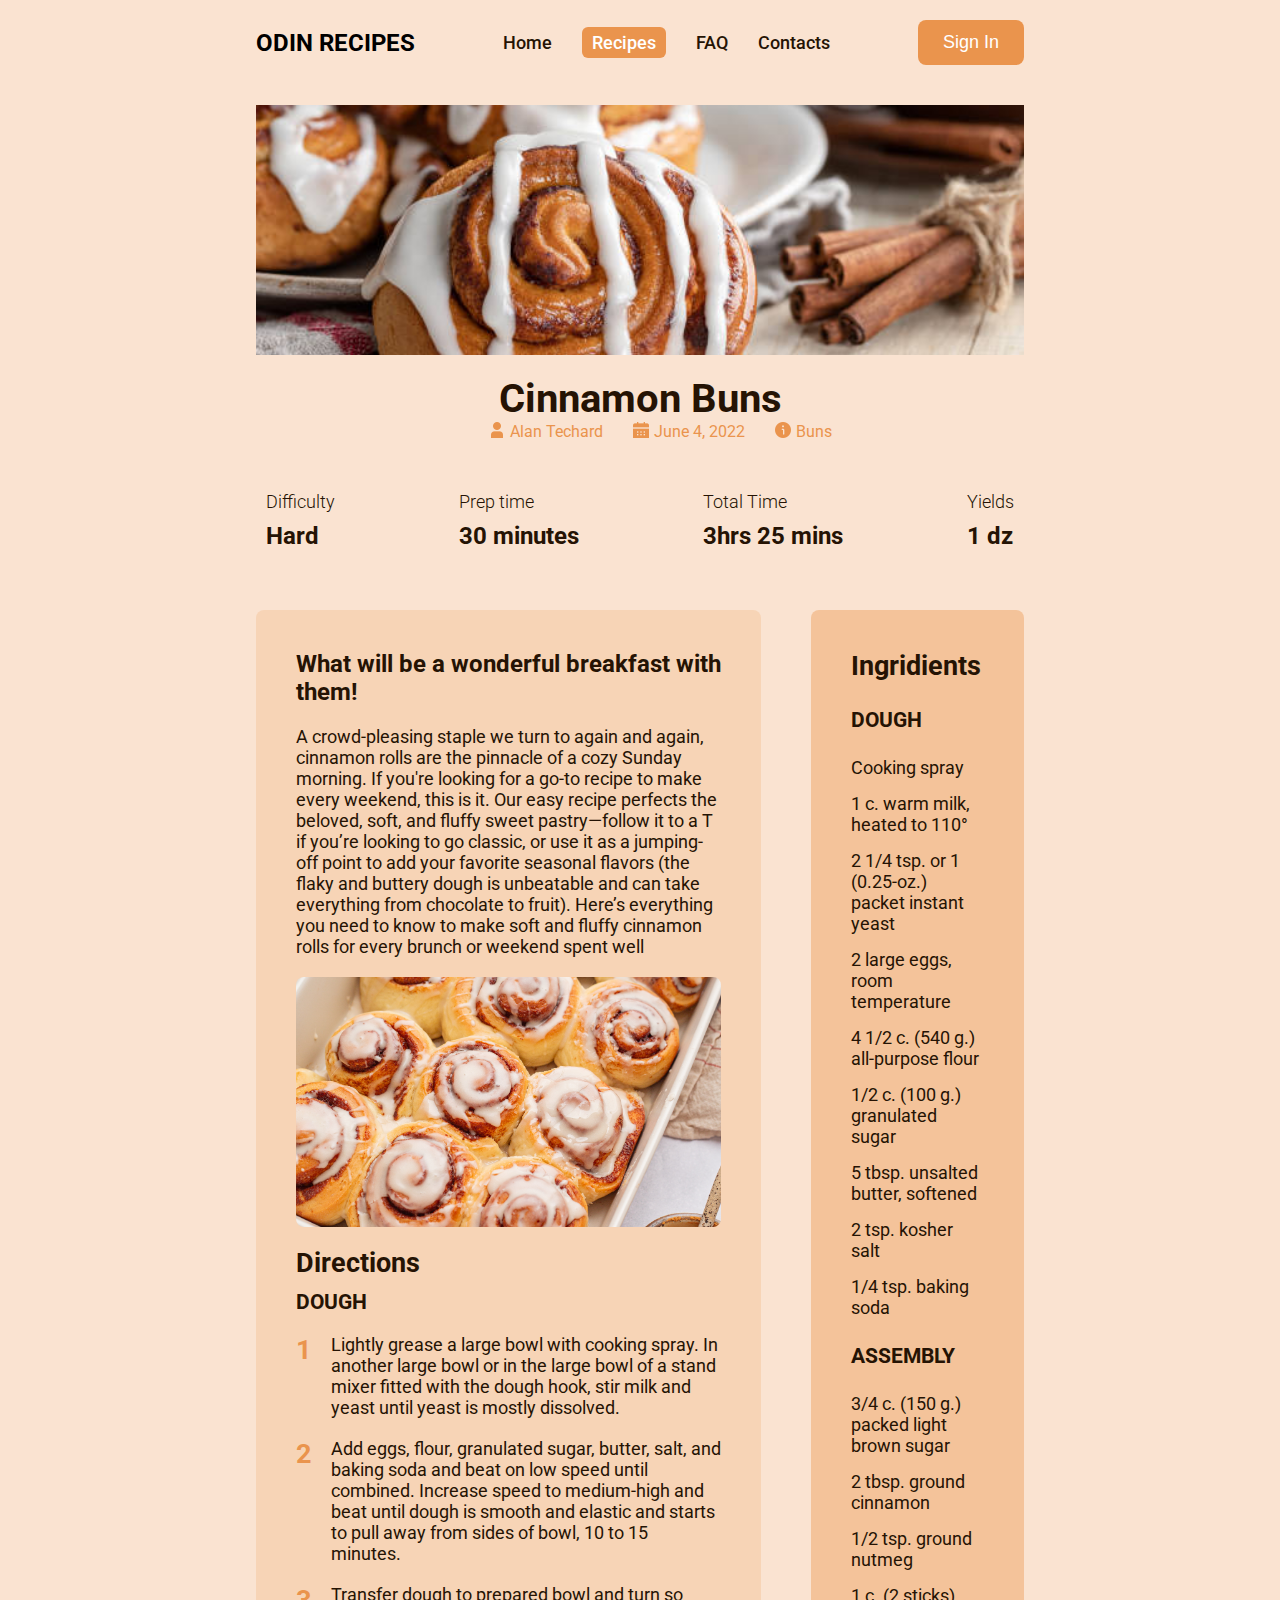
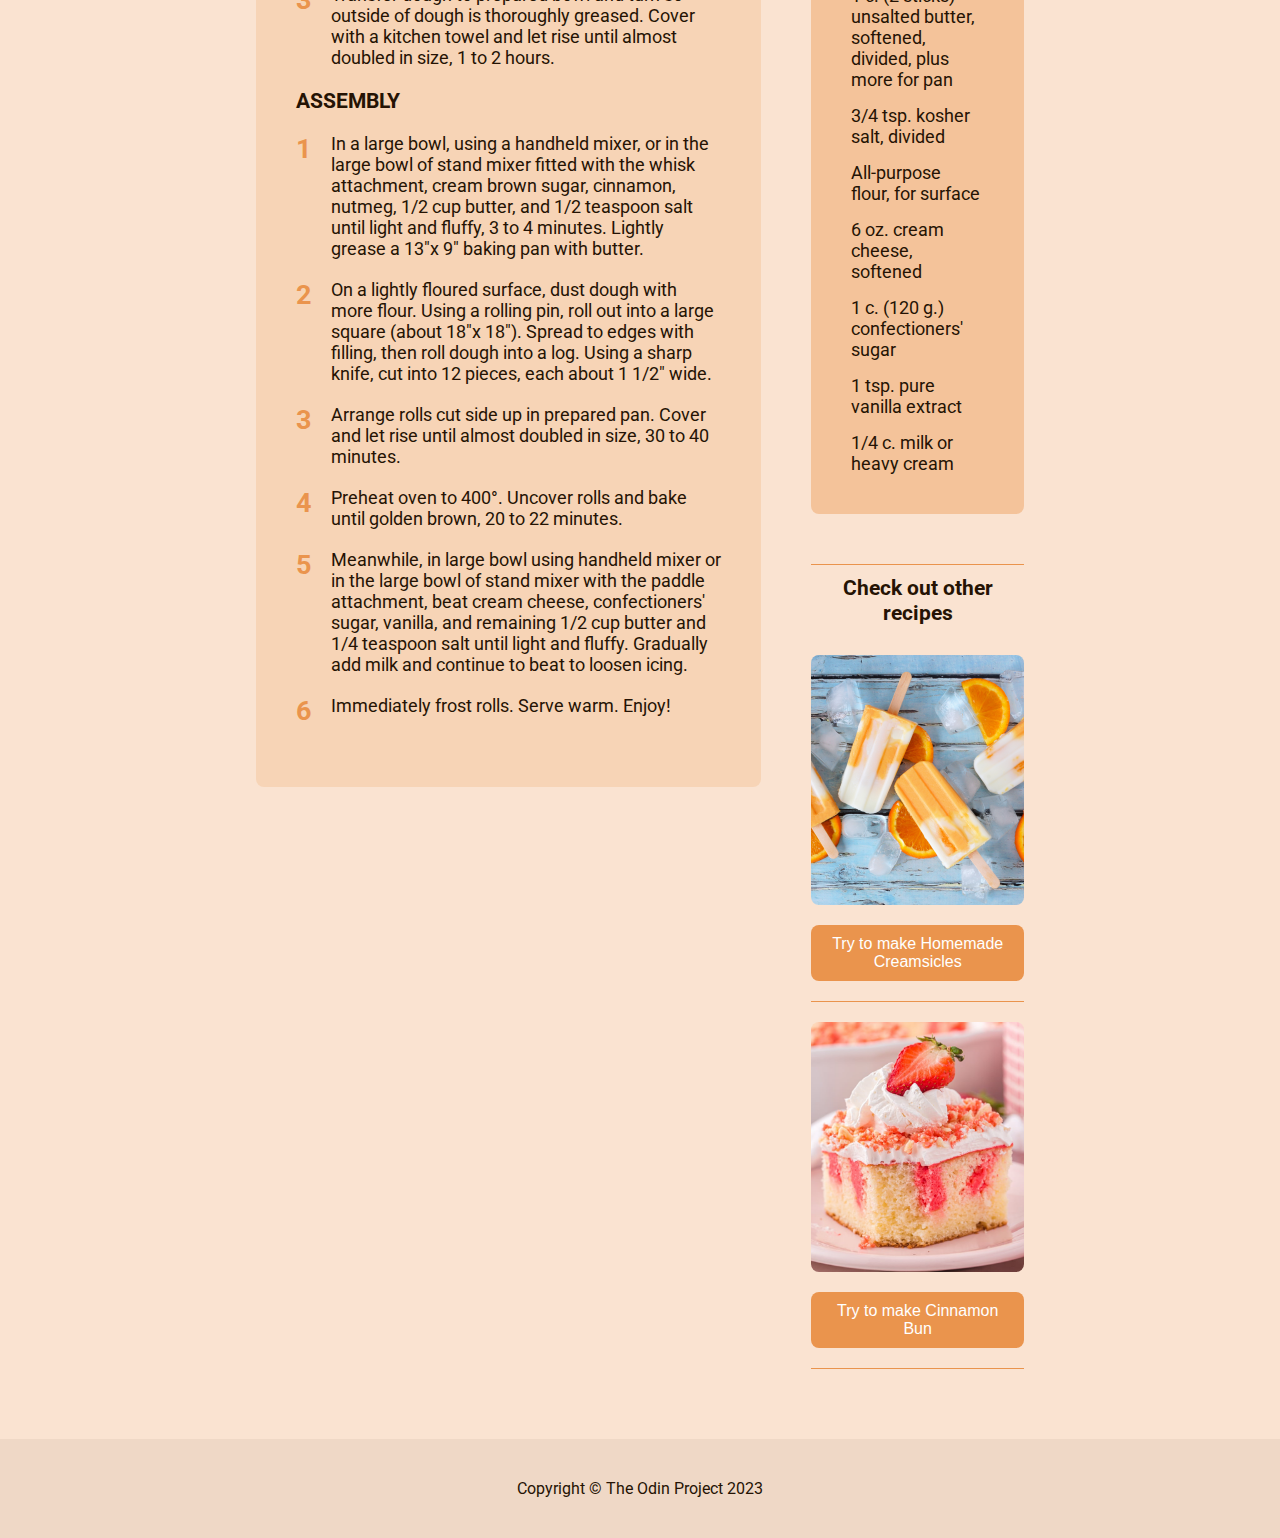
==== commit 308b08bc: "Width recipes fixed" ====
--- a/recipes/cinnabon.html
+++ b/recipes/cinnabon.html
@@ -141,7 +141,6 @@
                 </p>
                 <p>1/4 c. milk or heavy cream
                 </p>
-
             </div>
             <div class="recommended-container">
                 <h3>Check out other recipes</h3>
--- a/recipes/styles/style.css
+++ b/recipes/styles/style.css
@@ -162,6 +162,7 @@
     padding: 40px;
     gap: 20px;
     height: fit-content;
+    width: 2000px;
 }
 
 .common-container img {
@@ -215,7 +216,6 @@
     text-align: center;
     border-top: #ea944d solid 1px;
 }
-
 
 .recommended-container button {
     color: white;
